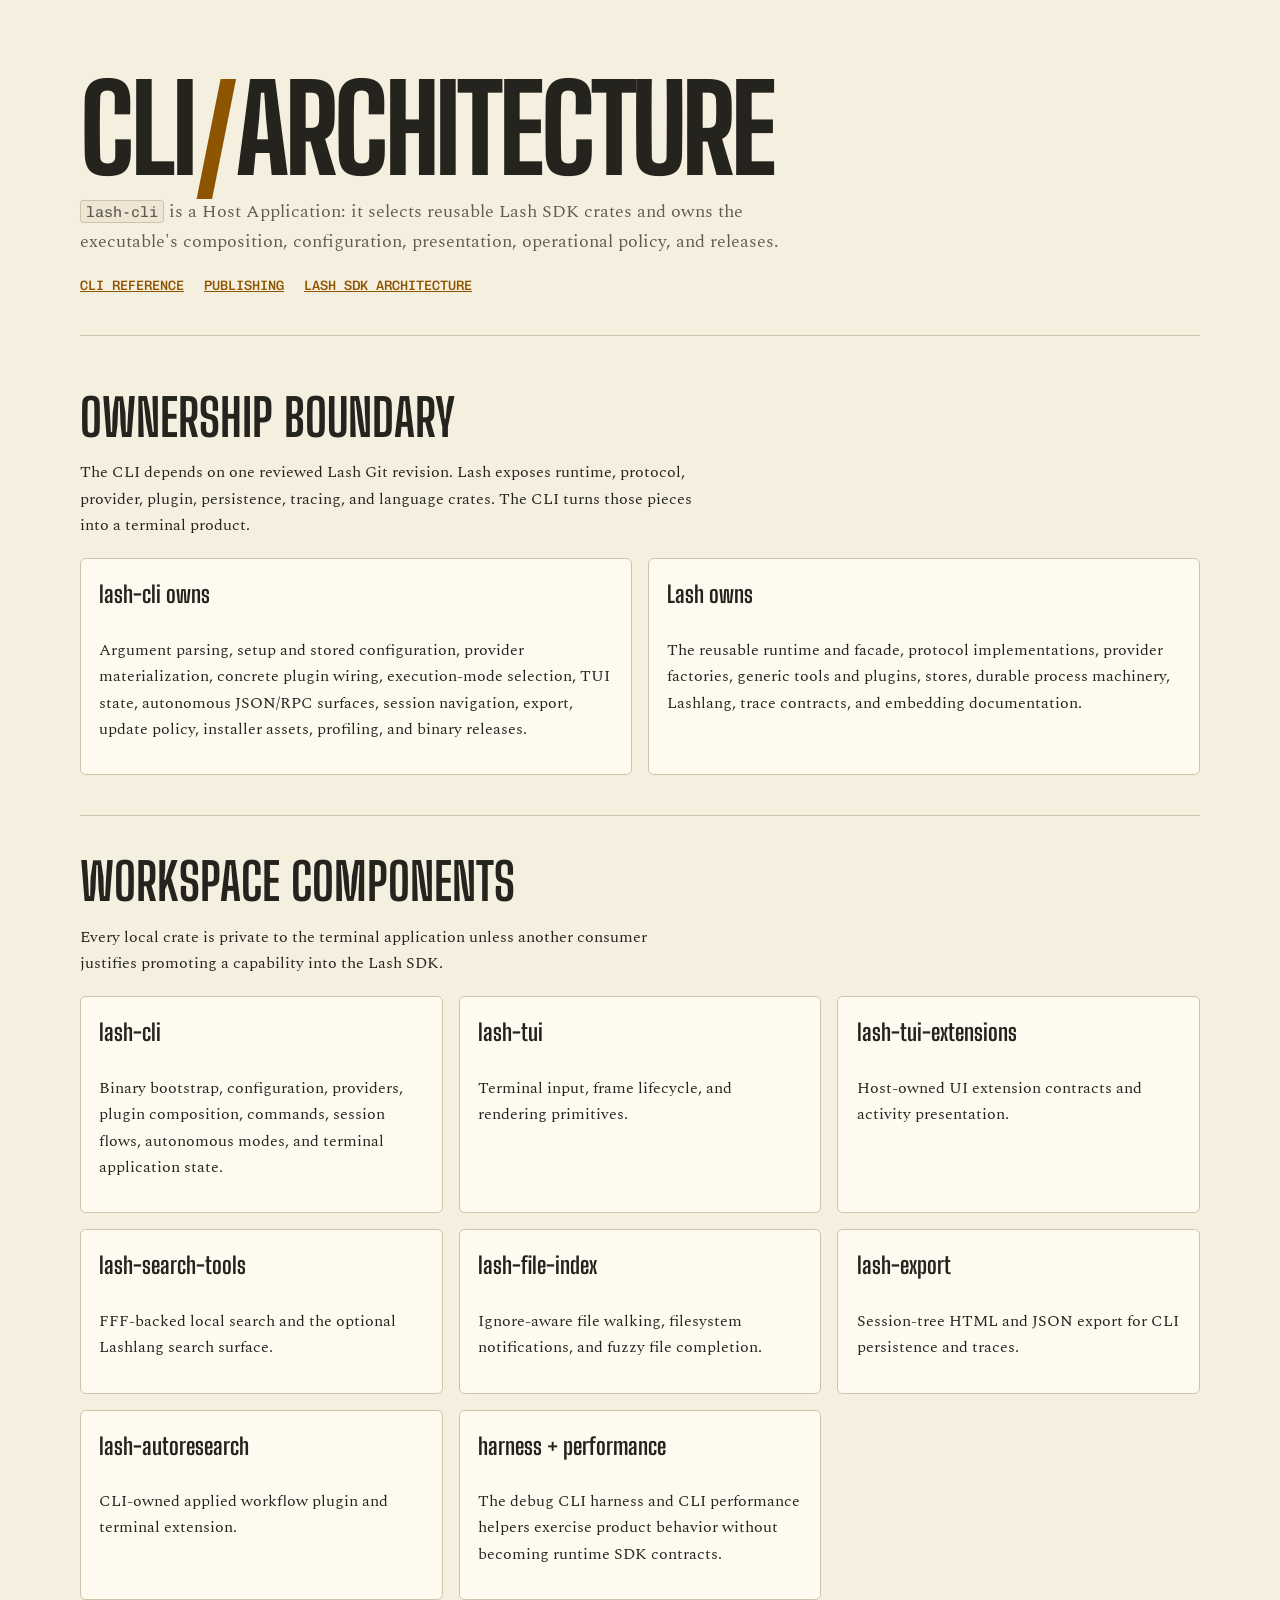
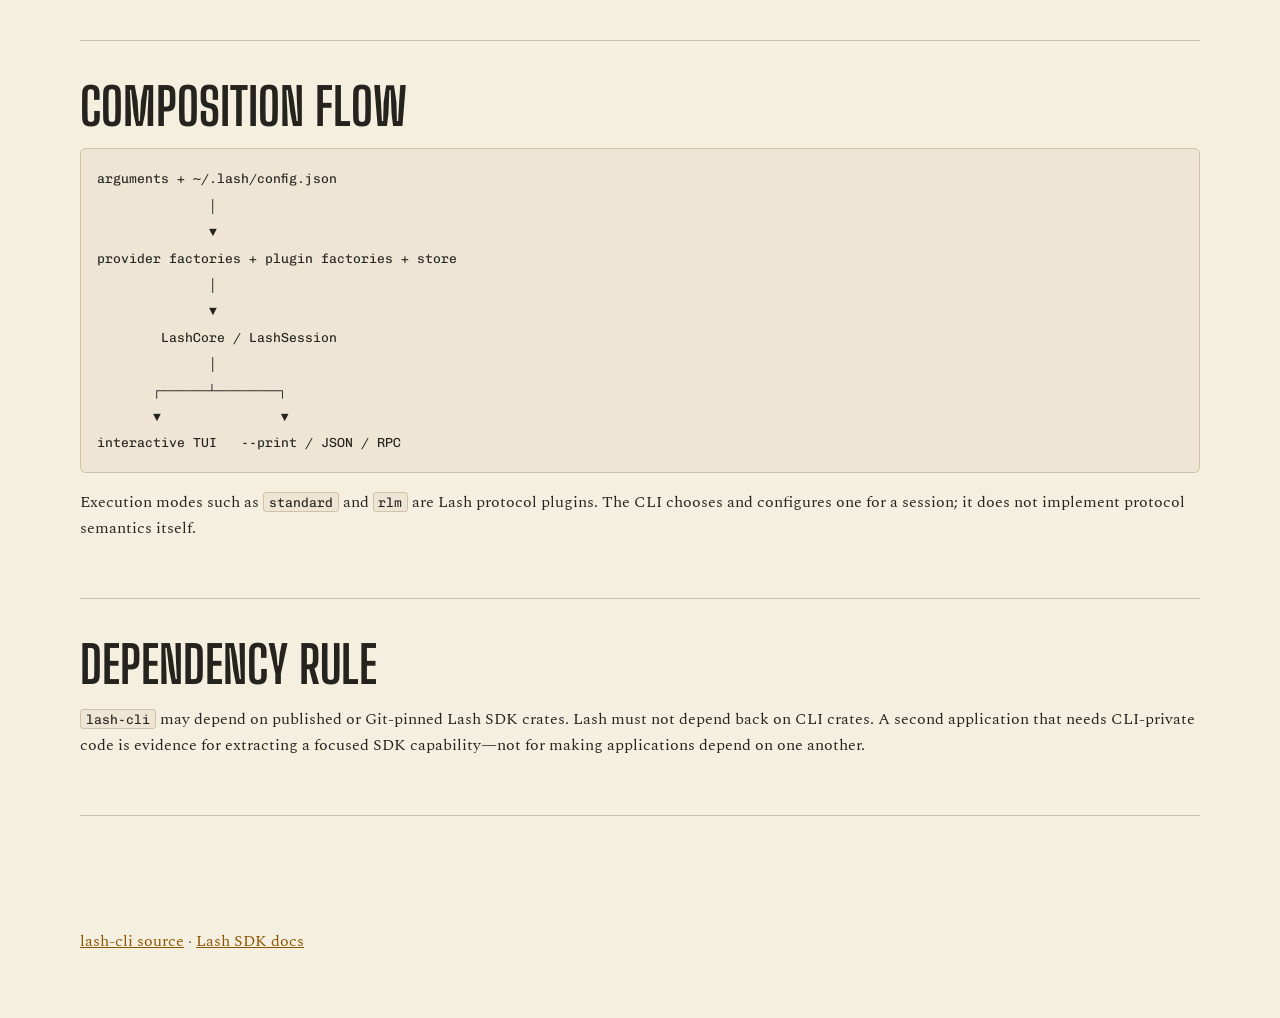
==== docs/architecture.html @ d53de7b2 "Make lash-cli own its product documentation Move the CLI and exporter references into an independent" ====
<!DOCTYPE html>
<html lang="en">
<head>
<meta charset="UTF-8">
<meta name="viewport" content="width=device-width, initial-scale=1.0">
<meta name="color-scheme" content="dark light">
<title>lash CLI architecture</title>
<link rel="preconnect" href="https://fonts.googleapis.com">
<link rel="preconnect" href="https://fonts.gstatic.com" crossorigin>
<link rel="stylesheet" href="https://fonts.googleapis.com/css2?family=Big+Shoulders+Display:wght@500;600;700;800&family=Chivo+Mono:wght@400;500&family=Spectral:wght@400;500;600;ital,400&display=swap">
<link rel="stylesheet" href="./styles.css">
</head>
<body class="docs-page">
  <a class="skip-link" href="#content">skip to content</a>
  <section class="opener">
    <h1 class="opener__title">cli<span class="slash">/</span>architecture</h1>
    <p class="opener__lede"><code>lash-cli</code> is a Host Application: it selects reusable Lash SDK crates and owns the executable's composition, configuration, presentation, operational policy, and releases.</p>
    <nav class="doc-links" aria-label="CLI documentation">
      <a href="./">CLI reference</a>
      <a href="./publishing.html">Publishing</a>
      <a href="https://lash.run/architecture/overview.html">Lash SDK architecture</a>
    </nav>
  </section>
  <main class="body" id="content">
    <section class="section">
      <div class="section-header">
        <h2>Ownership boundary</h2>
        <p>The CLI depends on one reviewed Lash Git revision. Lash exposes runtime, protocol, provider, plugin, persistence, tracing, and language crates. The CLI turns those pieces into a terminal product.</p>
      </div>
      <div class="two-col">
        <article class="panel"><h3>lash-cli owns</h3><p>Argument parsing, setup and stored configuration, provider materialization, concrete plugin wiring, execution-mode selection, TUI state, autonomous JSON/RPC surfaces, session navigation, export, update policy, installer assets, profiling, and binary releases.</p></article>
        <article class="panel"><h3>Lash owns</h3><p>The reusable runtime and facade, protocol implementations, provider factories, generic tools and plugins, stores, durable process machinery, Lashlang, trace contracts, and embedding documentation.</p></article>
      </div>
    </section>
    <section class="section">
      <div class="section-header"><h2>Workspace components</h2><p>Every local crate is private to the terminal application unless another consumer justifies promoting a capability into the Lash SDK.</p></div>
      <div class="def-list-grid">
        <article class="panel"><h3>lash-cli</h3><p>Binary bootstrap, configuration, providers, plugin composition, commands, session flows, autonomous modes, and terminal application state.</p></article>
        <article class="panel"><h3>lash-tui</h3><p>Terminal input, frame lifecycle, and rendering primitives.</p></article>
        <article class="panel"><h3>lash-tui-extensions</h3><p>Host-owned UI extension contracts and activity presentation.</p></article>
        <article class="panel"><h3>lash-search-tools</h3><p>FFF-backed local search and the optional Lashlang search surface.</p></article>
        <article class="panel"><h3>lash-file-index</h3><p>Ignore-aware file walking, filesystem notifications, and fuzzy file completion.</p></article>
        <article class="panel"><h3>lash-export</h3><p>Session-tree HTML and JSON export for CLI persistence and traces.</p></article>
        <article class="panel"><h3>lash-autoresearch</h3><p>CLI-owned applied workflow plugin and terminal extension.</p></article>
        <article class="panel"><h3>harness + performance</h3><p>The debug CLI harness and CLI performance helpers exercise product behavior without becoming runtime SDK contracts.</p></article>
      </div>
    </section>
    <section class="section">
      <div class="section-header"><h2>Composition flow</h2></div>
      <pre><code>arguments + ~/.lash/config.json
              │
              ▼
provider factories + plugin factories + store
              │
              ▼
        LashCore / LashSession
              │
       ┌──────┴────────┐
       ▼               ▼
interactive TUI   --print / JSON / RPC</code></pre>
      <p>Execution modes such as <code>standard</code> and <code>rlm</code> are Lash protocol plugins. The CLI chooses and configures one for a session; it does not implement protocol semantics itself.</p>
    </section>
    <section class="section">
      <div class="section-header"><h2>Dependency rule</h2></div>
      <p><code>lash-cli</code> may depend on published or Git-pinned Lash SDK crates. Lash must not depend back on CLI crates. A second application that needs CLI-private code is evidence for extracting a focused SDK capability—not for making applications depend on one another.</p>
    </section>
  </main>
  <footer><a href="https://github.com/SamGalanakis/lash-cli">lash-cli source</a> · <a href="https://lash.run/">Lash SDK docs</a></footer>
</body>
</html>
---- docs/styles.css ----
:root {
  color-scheme: dark light;
  --bg: #141412;
  --panel: #1e1e1a;
  --panel-2: #27271f;
  --text: #f3ead8;
  --muted: #b7ad99;
  --line: #474333;
  --accent: #e9b44c;
  --code: #0d0d0c;
  --bg-elev: var(--panel);
  --bg-faint: var(--panel-2);
  --ink: var(--text);
  --ink-mid: var(--muted);
  --ink-dim: var(--muted);
  --ink-faint: var(--muted);
  --rule: var(--line);
  --rule-strong: var(--line);
  --font-display: "Big Shoulders Display", sans-serif;
  --font-body: Spectral, Georgia, serif;
  --font-mono: "Chivo Mono", monospace;
  --page-max: 1120px;
  font-family: Spectral, Georgia, serif;
}

* { box-sizing: border-box; }
html { scroll-behavior: smooth; }
body { margin: 0; background: var(--bg); color: var(--text); line-height: 1.65; }
a { color: var(--accent); }
.skip-link { position: absolute; left: -9999px; }
.skip-link:focus { left: 1rem; top: 1rem; z-index: 2; }
.opener, .body, footer { width: min(1120px, calc(100% - 2rem)); margin-inline: auto; }
.opener { padding: 5rem 0 2.5rem; border-bottom: 1px solid var(--line); }
.opener__title { margin: 0; font: 800 clamp(3.4rem, 10vw, 7.5rem)/.82 "Big Shoulders Display", sans-serif; letter-spacing: -.035em; text-transform: uppercase; }
.slash { color: var(--accent); }
.opener__lede { max-width: 78ch; color: var(--muted); font-size: 1.15rem; }
.doc-links { display: flex; flex-wrap: wrap; gap: .75rem 1.25rem; font: 500 .85rem/1.4 "Chivo Mono", monospace; text-transform: uppercase; }
.body { padding: 1rem 0 5rem; }
.section { padding: 2.5rem 0; border-bottom: 1px solid var(--line); }
.section-header { max-width: 78ch; }
h2 { margin: 0 0 .5rem; font: 700 clamp(2rem, 5vw, 3.2rem)/1 "Big Shoulders Display", sans-serif; text-transform: uppercase; }
h3 { font-family: "Big Shoulders Display", sans-serif; font-size: 1.45rem; }
.two-col, .def-list-grid { display: grid; grid-template-columns: repeat(auto-fit, minmax(min(100%, 300px), 1fr)); gap: 1rem; margin-top: 1.25rem; }
.panel { padding: 1rem 1.15rem; background: var(--panel); border: 1px solid var(--line); border-radius: .35rem; }
.panel h3:first-child { margin-top: 0; }
.table { overflow-x: auto; border: 1px solid var(--line); border-radius: .35rem; }
table { width: 100%; border-collapse: collapse; font-size: .95rem; }
th, td { padding: .7rem .8rem; border-bottom: 1px solid var(--line); text-align: left; vertical-align: top; }
th { background: var(--panel-2); font: 500 .75rem/1.3 "Chivo Mono", monospace; text-transform: uppercase; }
code, kbd, pre { font-family: "Chivo Mono", ui-monospace, monospace; }
code, kbd { padding: .1rem .3rem; background: var(--code); border: 1px solid var(--line); border-radius: .2rem; font-size: .82em; }
pre { overflow-x: auto; padding: 1rem; background: var(--code); border: 1px solid var(--line); border-radius: .35rem; }
pre code { padding: 0; border: 0; background: none; }
.def-list dt { margin-top: .75rem; font-weight: 600; }
.def-list dd { margin-left: 0; color: var(--muted); }
.micro-label { font: 500 .72rem/1.3 "Chivo Mono", monospace; color: var(--muted); text-transform: uppercase; }
footer { padding: 2rem 0 4rem; color: var(--muted); }

@media (prefers-color-scheme: light) {
  :root { --bg: #f5efe0; --panel: #fffaf0; --panel-2: #ebe1cc; --text: #25231e; --muted: #615b4f; --line: #cfc2a8; --accent: #8d5500; --code: #eee5d4; }
}
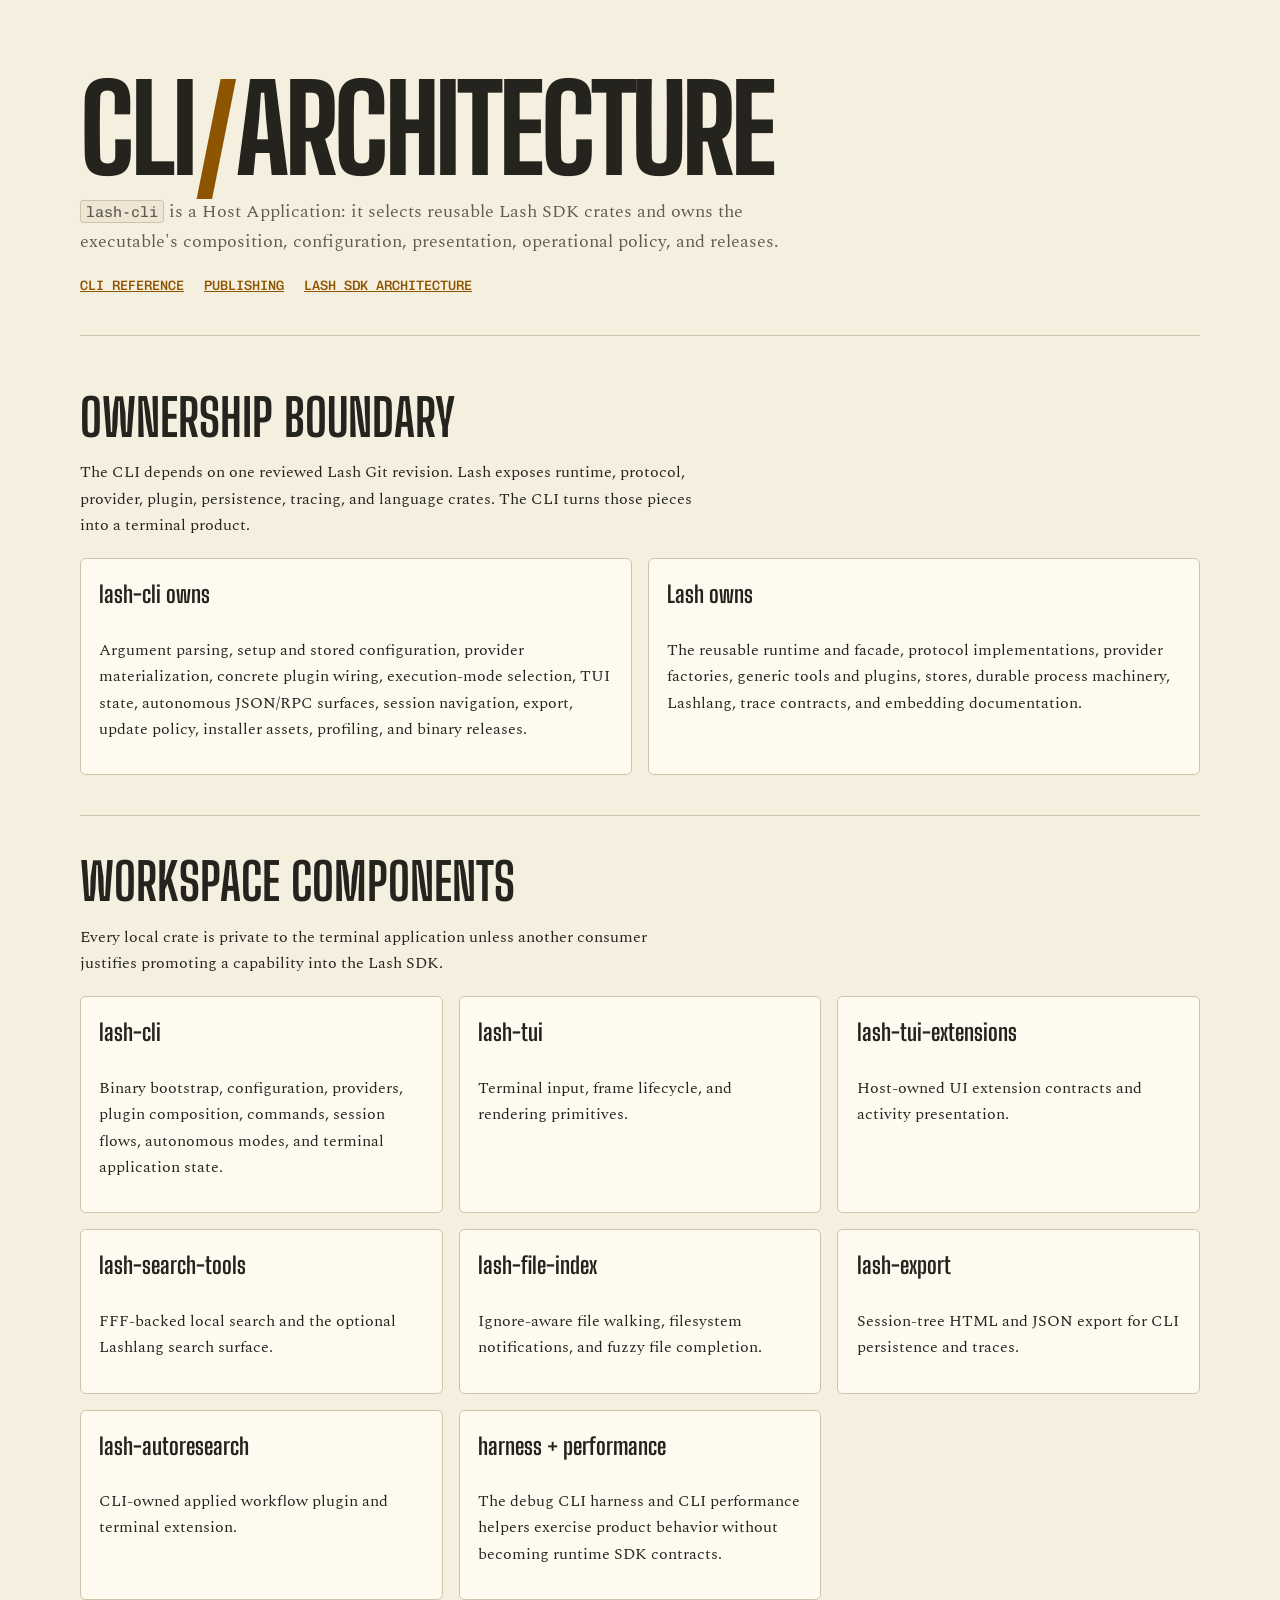
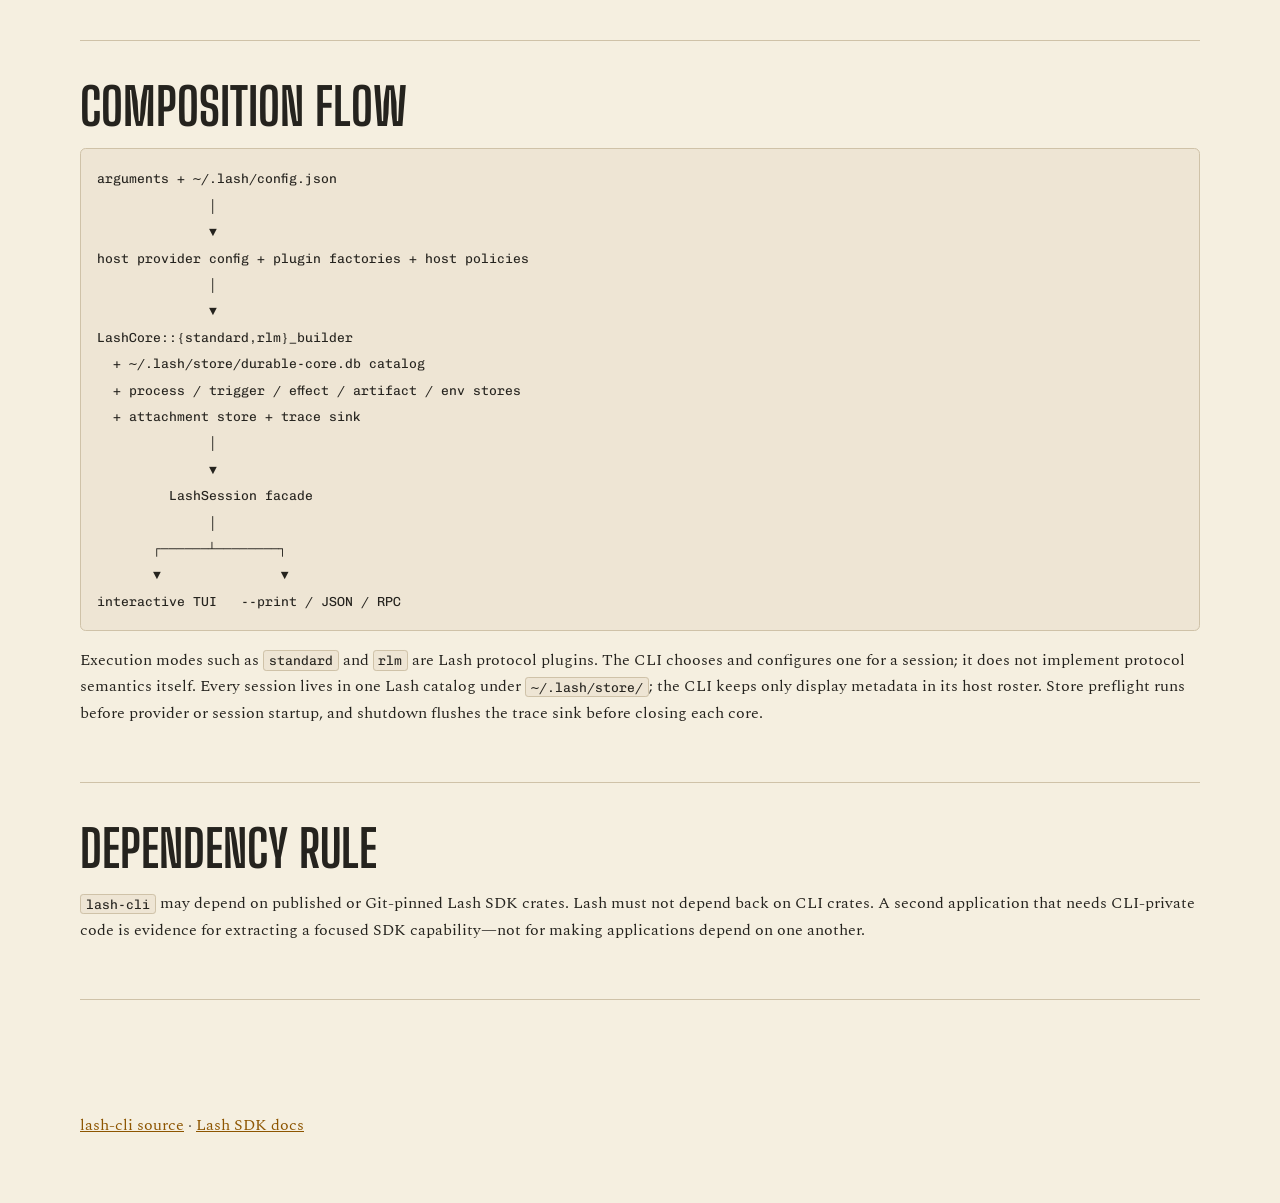
==== commit fab9c412: "Document and verify the facade cutover Keep the operator, end-to-end harness, and user documentation" ====
--- a/docs/architecture.html
+++ b/docs/architecture.html
@@ -50,15 +50,21 @@
       <pre><code>arguments + ~/.lash/config.json
               │
               ▼
-provider factories + plugin factories + store
+host provider config + plugin factories + host policies
               │
               ▼
-        LashCore / LashSession
+LashCore::{standard,rlm}_builder
+  + ~/.lash/store/durable-core.db catalog
+  + process / trigger / effect / artifact / env stores
+  + attachment store + trace sink
+              │
+              ▼
+         LashSession facade
               │
        ┌──────┴────────┐
        ▼               ▼
 interactive TUI   --print / JSON / RPC</code></pre>
-      <p>Execution modes such as <code>standard</code> and <code>rlm</code> are Lash protocol plugins. The CLI chooses and configures one for a session; it does not implement protocol semantics itself.</p>
+      <p>Execution modes such as <code>standard</code> and <code>rlm</code> are Lash protocol plugins. The CLI chooses and configures one for a session; it does not implement protocol semantics itself. Every session lives in one Lash catalog under <code>~/.lash/store/</code>; the CLI keeps only display metadata in its host roster. Store preflight runs before provider or session startup, and shutdown flushes the trace sink before closing each core.</p>
     </section>
     <section class="section">
       <div class="section-header"><h2>Dependency rule</h2></div>
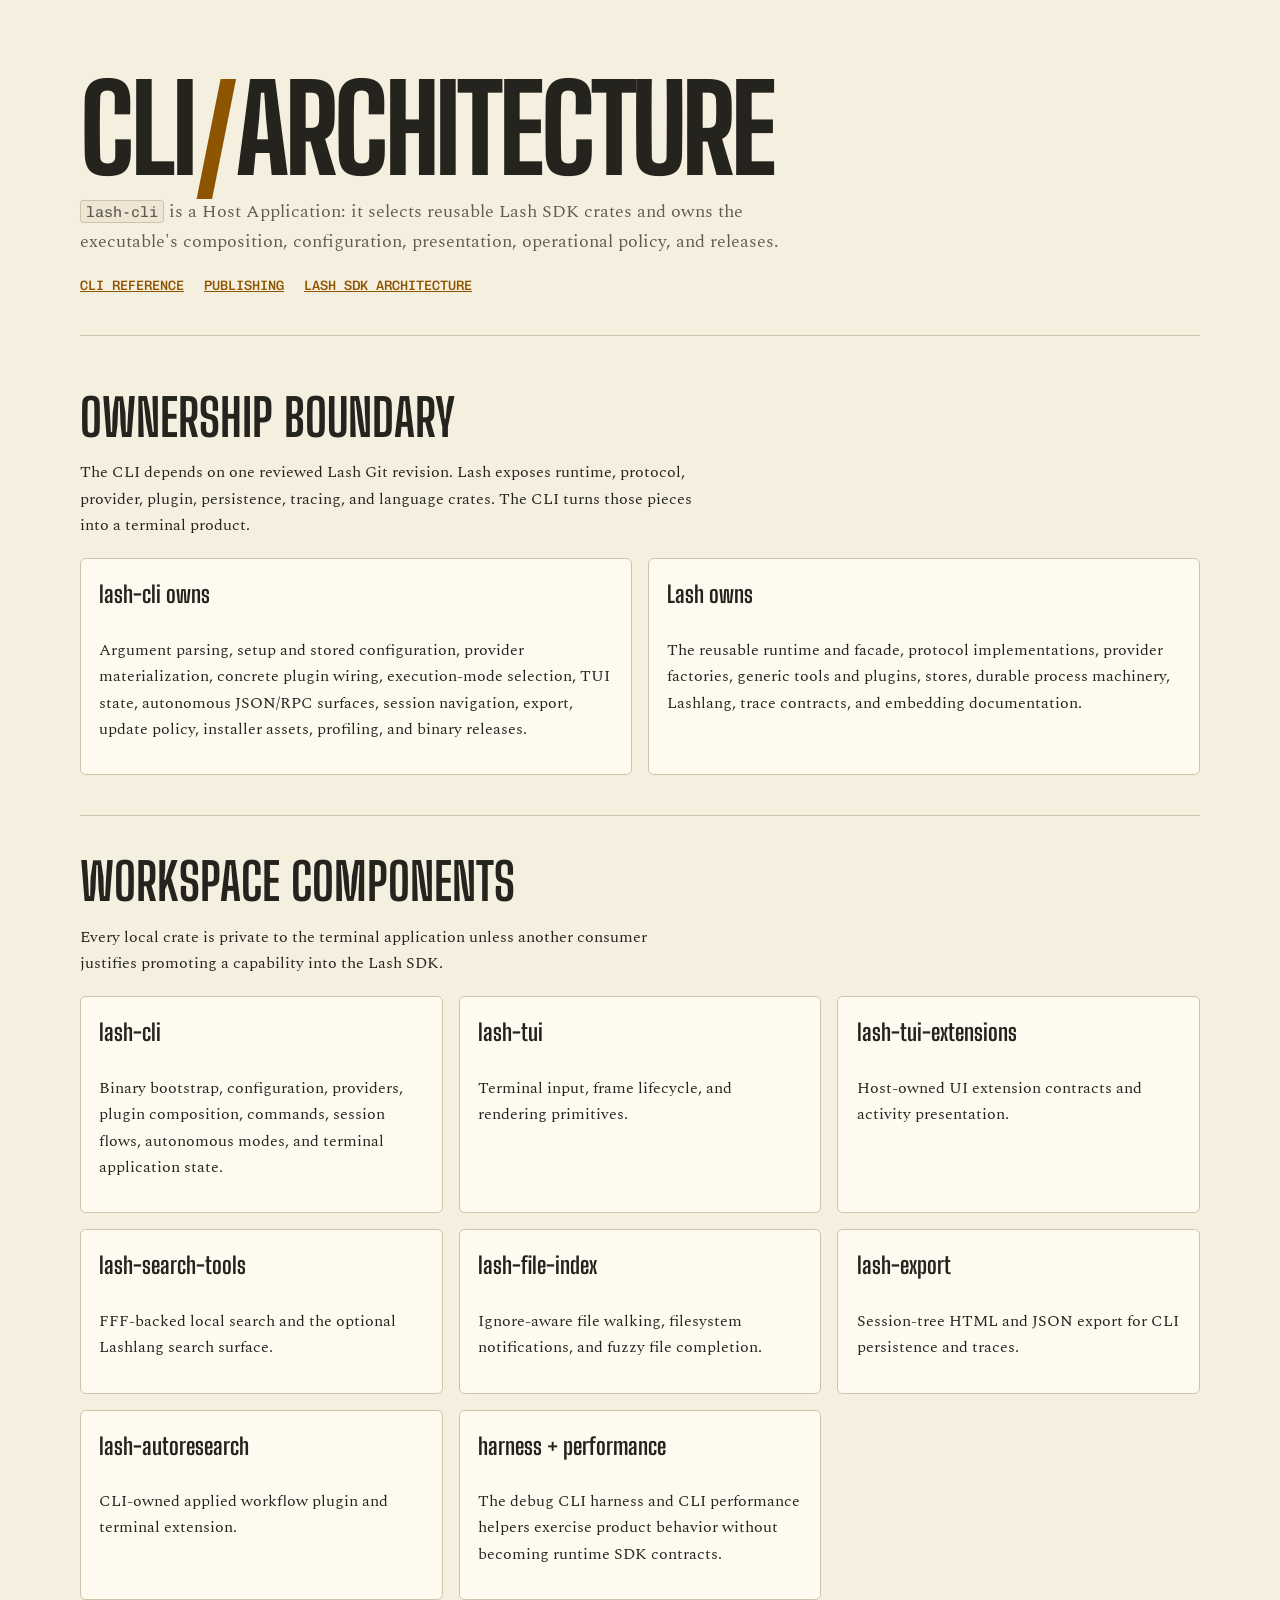
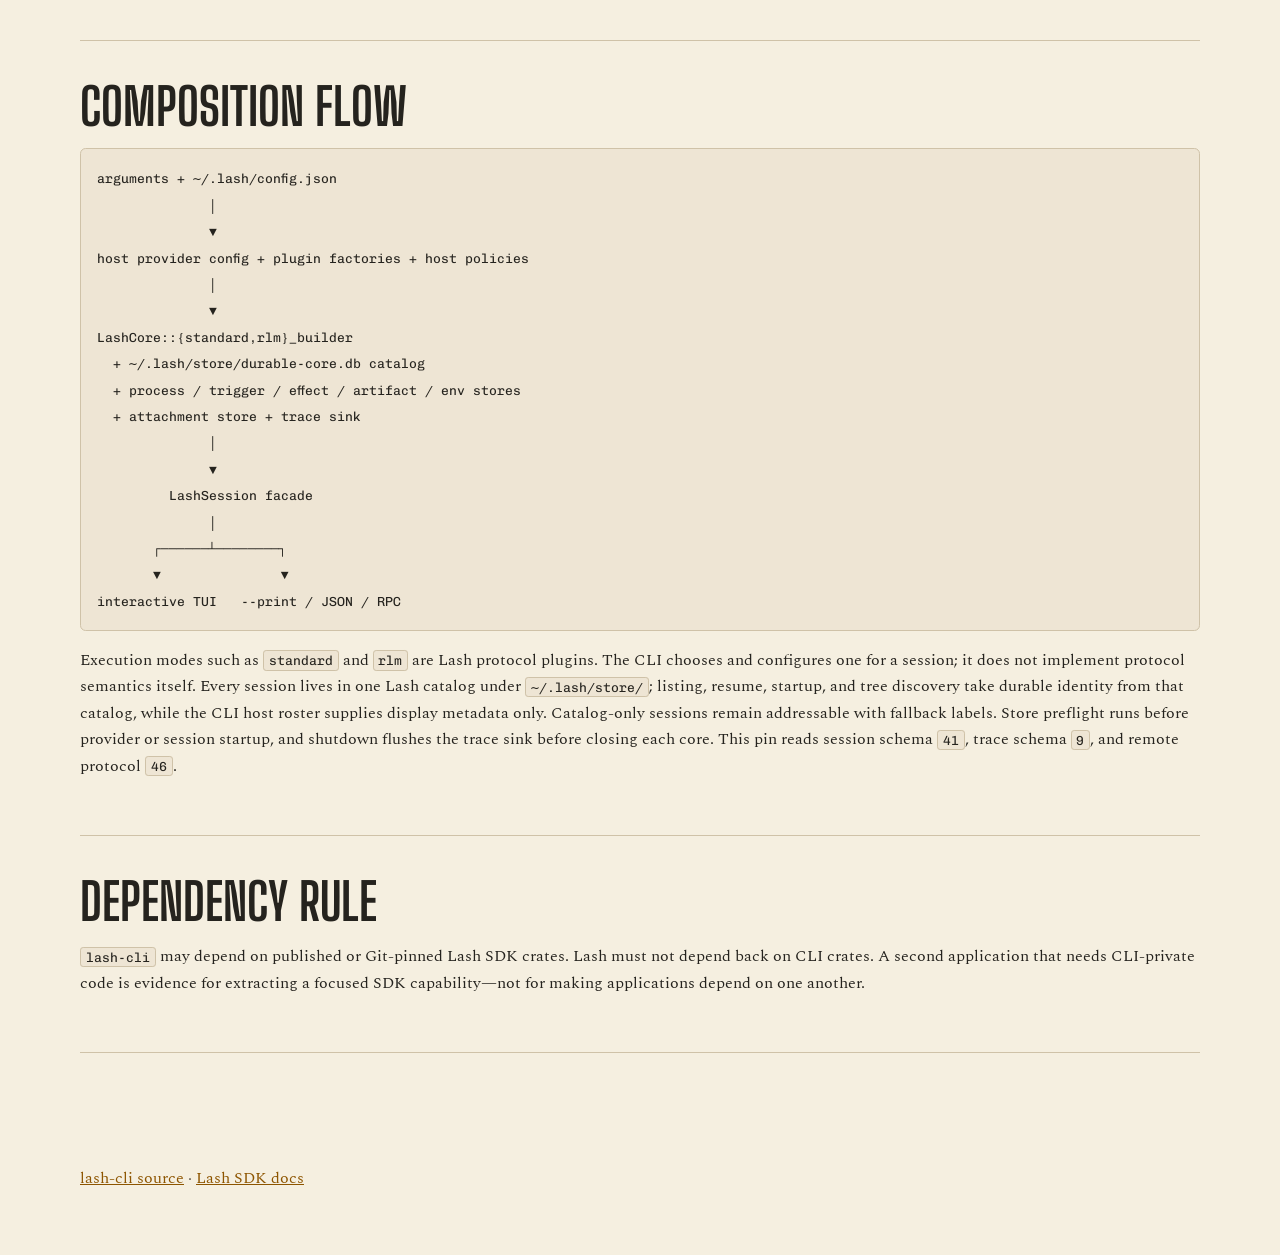
==== commit 5e4b2972: "Document the unified Lash durability model Align operator guidance, format diagnostics, export notes" ====
--- a/docs/architecture.html
+++ b/docs/architecture.html
@@ -64,7 +64,7 @@
        ┌──────┴────────┐
        ▼               ▼
 interactive TUI   --print / JSON / RPC</code></pre>
-      <p>Execution modes such as <code>standard</code> and <code>rlm</code> are Lash protocol plugins. The CLI chooses and configures one for a session; it does not implement protocol semantics itself. Every session lives in one Lash catalog under <code>~/.lash/store/</code>; the CLI keeps only display metadata in its host roster. Store preflight runs before provider or session startup, and shutdown flushes the trace sink before closing each core.</p>
+      <p>Execution modes such as <code>standard</code> and <code>rlm</code> are Lash protocol plugins. The CLI chooses and configures one for a session; it does not implement protocol semantics itself. Every session lives in one Lash catalog under <code>~/.lash/store/</code>; listing, resume, startup, and tree discovery take durable identity from that catalog, while the CLI host roster supplies display metadata only. Catalog-only sessions remain addressable with fallback labels. Store preflight runs before provider or session startup, and shutdown flushes the trace sink before closing each core. This pin reads session schema <code>41</code>, trace schema <code>9</code>, and remote protocol <code>46</code>.</p>
     </section>
     <section class="section">
       <div class="section-header"><h2>Dependency rule</h2></div>
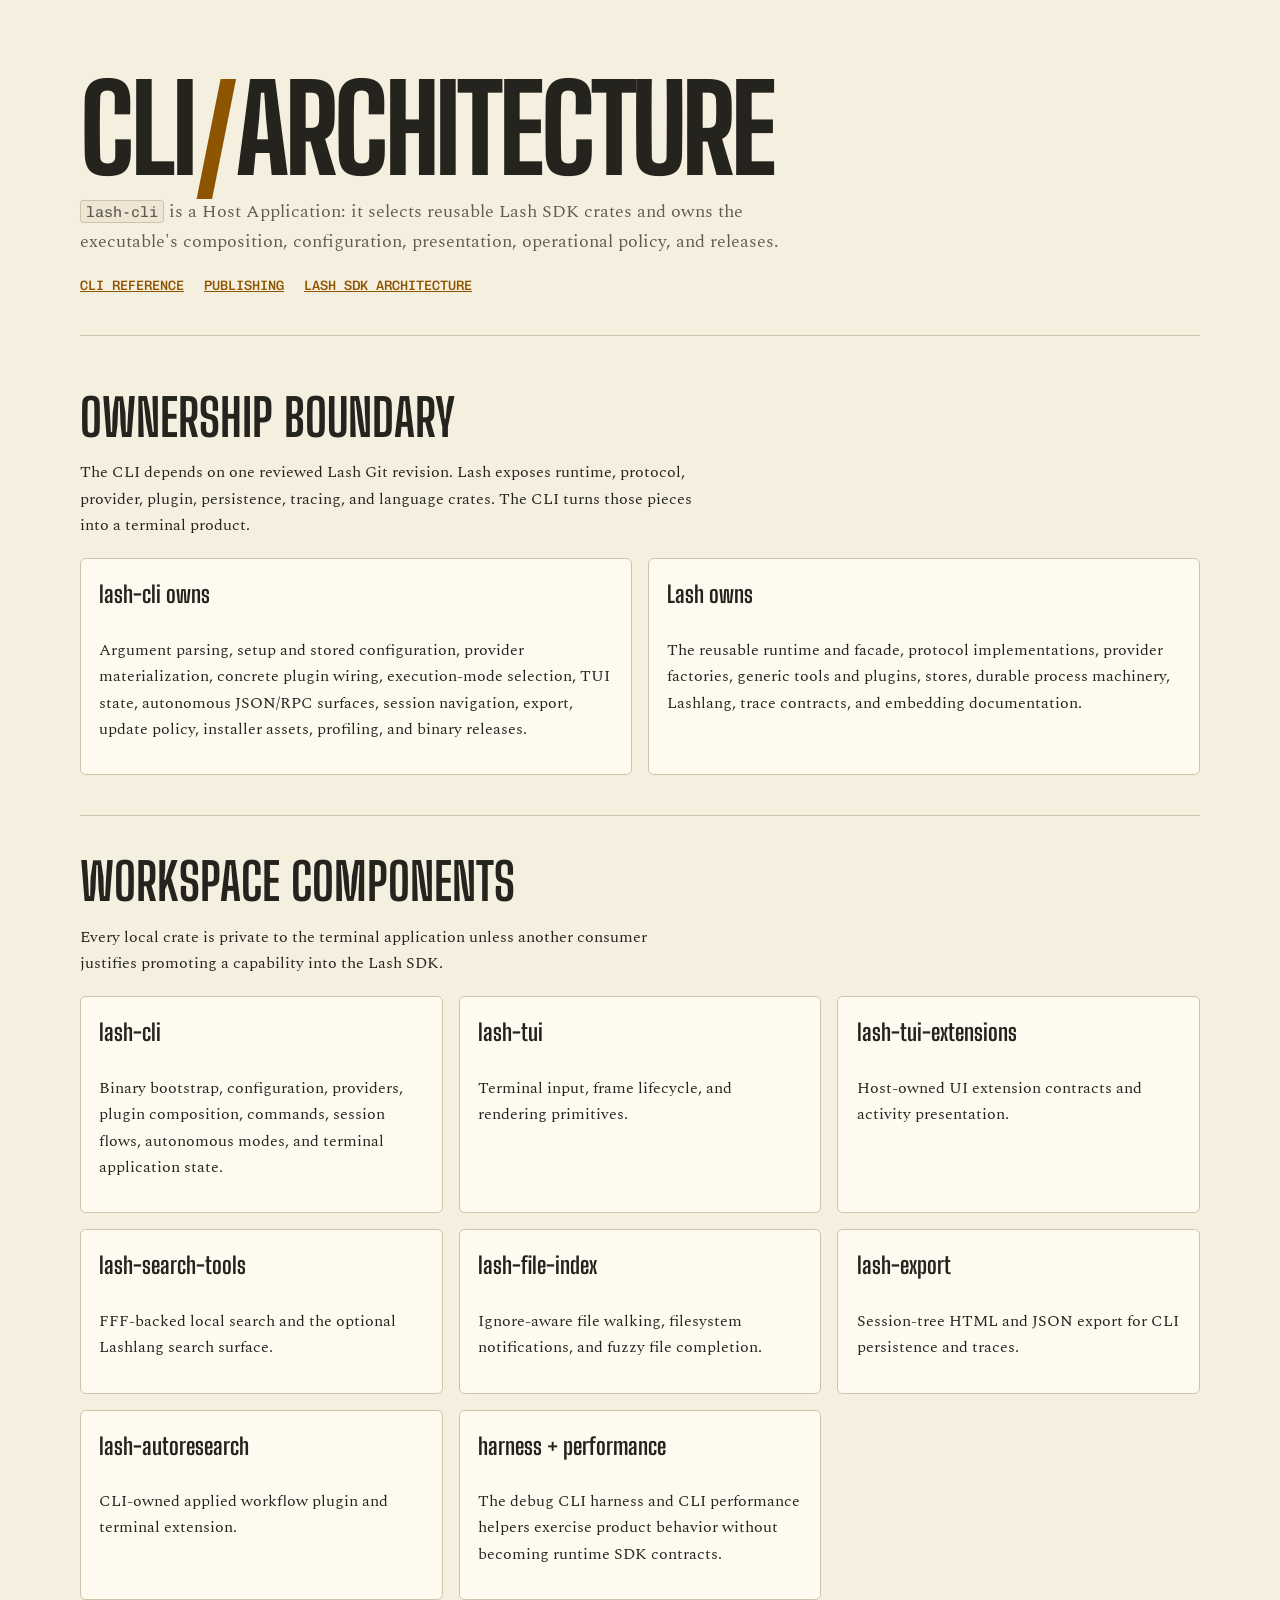
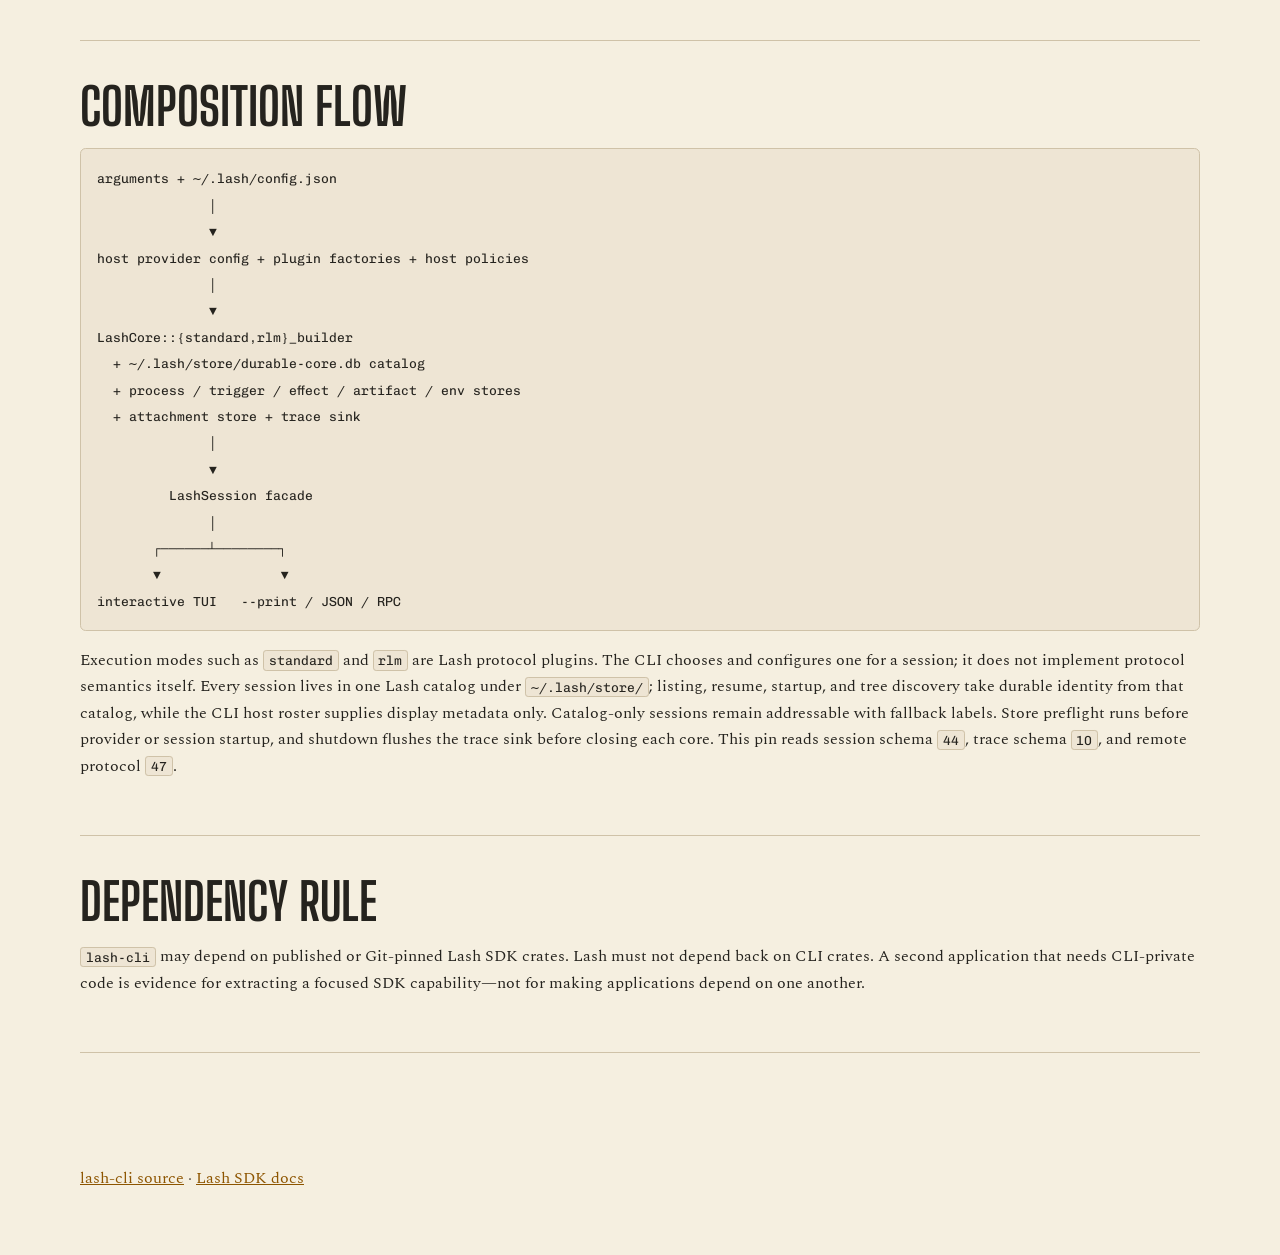
==== commit fccd811f: "Update Lash pin to main 8dac97fa5 and adopt landed fixes Re-pin all Lash git dependencies from 372a9" ====
--- a/docs/architecture.html
+++ b/docs/architecture.html
@@ -64,7 +64,7 @@
        ┌──────┴────────┐
        ▼               ▼
 interactive TUI   --print / JSON / RPC</code></pre>
-      <p>Execution modes such as <code>standard</code> and <code>rlm</code> are Lash protocol plugins. The CLI chooses and configures one for a session; it does not implement protocol semantics itself. Every session lives in one Lash catalog under <code>~/.lash/store/</code>; listing, resume, startup, and tree discovery take durable identity from that catalog, while the CLI host roster supplies display metadata only. Catalog-only sessions remain addressable with fallback labels. Store preflight runs before provider or session startup, and shutdown flushes the trace sink before closing each core. This pin reads session schema <code>41</code>, trace schema <code>9</code>, and remote protocol <code>46</code>.</p>
+      <p>Execution modes such as <code>standard</code> and <code>rlm</code> are Lash protocol plugins. The CLI chooses and configures one for a session; it does not implement protocol semantics itself. Every session lives in one Lash catalog under <code>~/.lash/store/</code>; listing, resume, startup, and tree discovery take durable identity from that catalog, while the CLI host roster supplies display metadata only. Catalog-only sessions remain addressable with fallback labels. Store preflight runs before provider or session startup, and shutdown flushes the trace sink before closing each core. This pin reads session schema <code>44</code>, trace schema <code>10</code>, and remote protocol <code>47</code>.</p>
     </section>
     <section class="section">
       <div class="section-header"><h2>Dependency rule</h2></div>
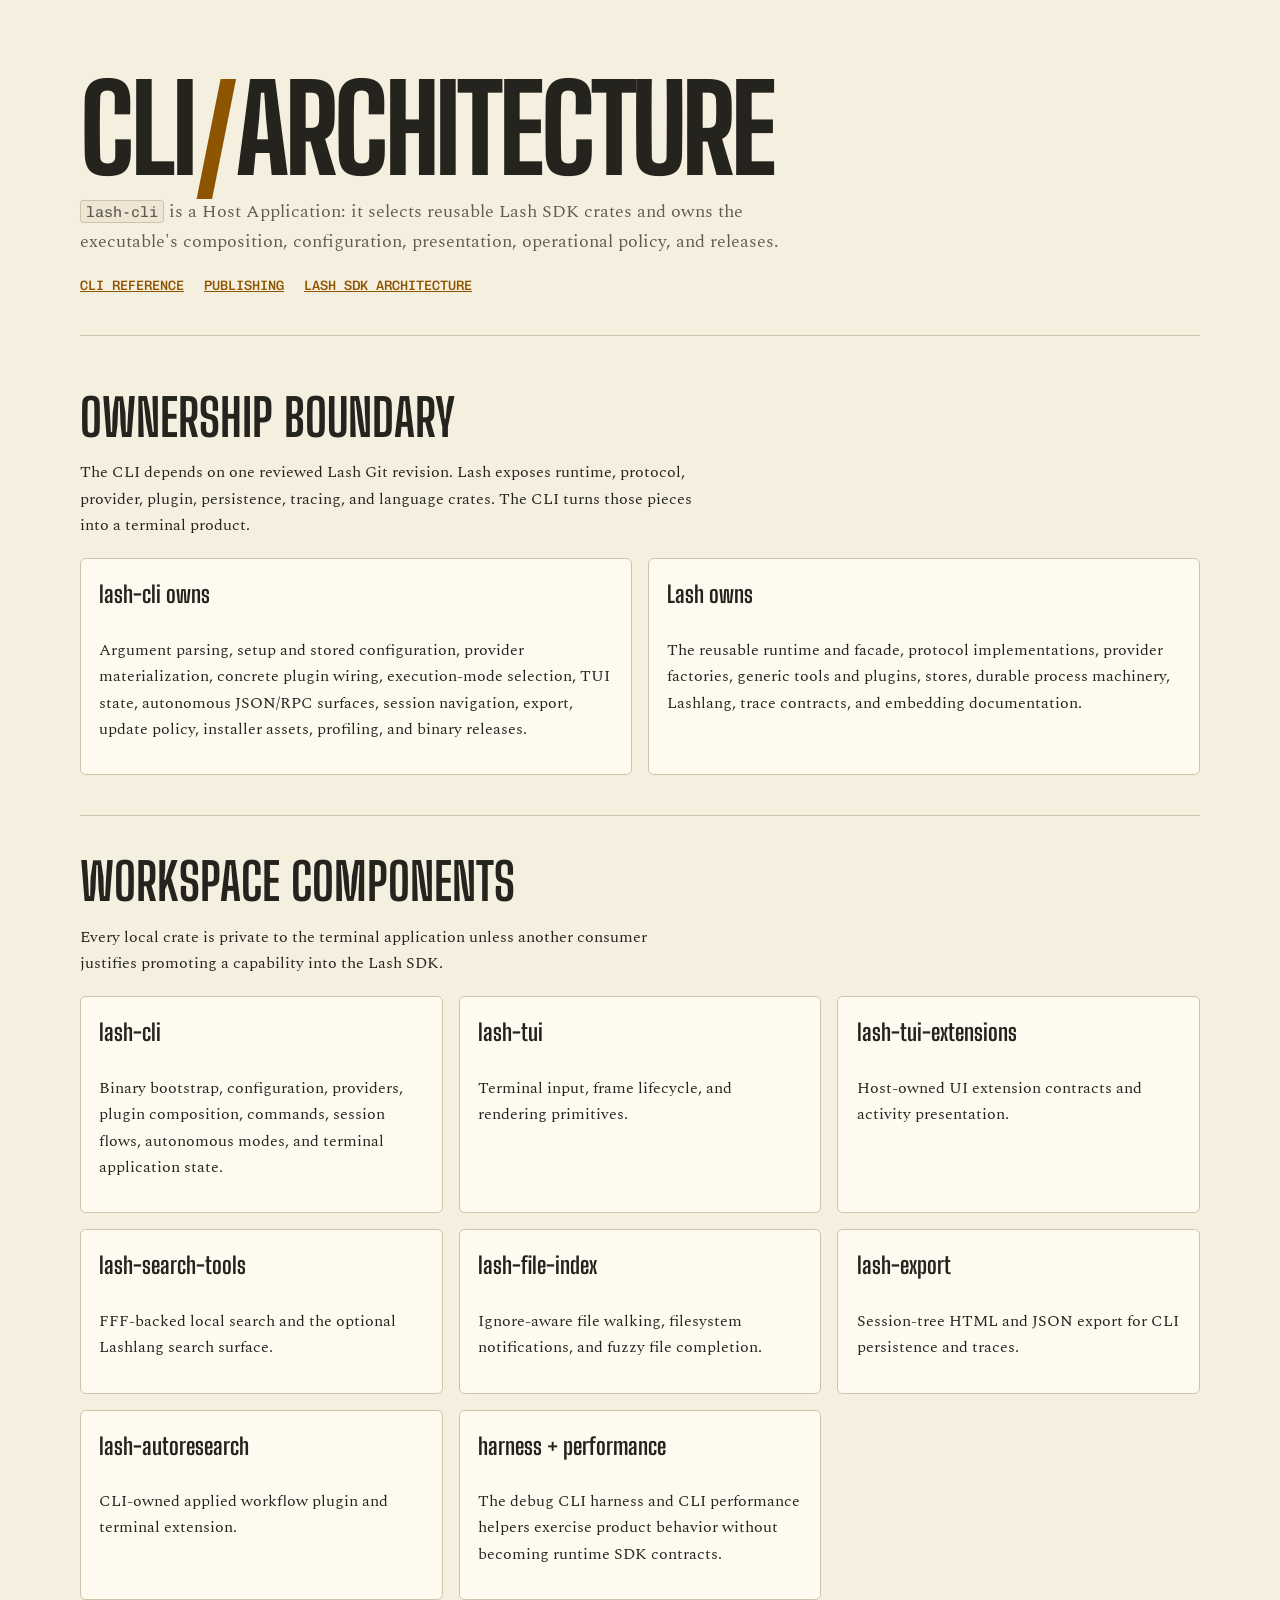
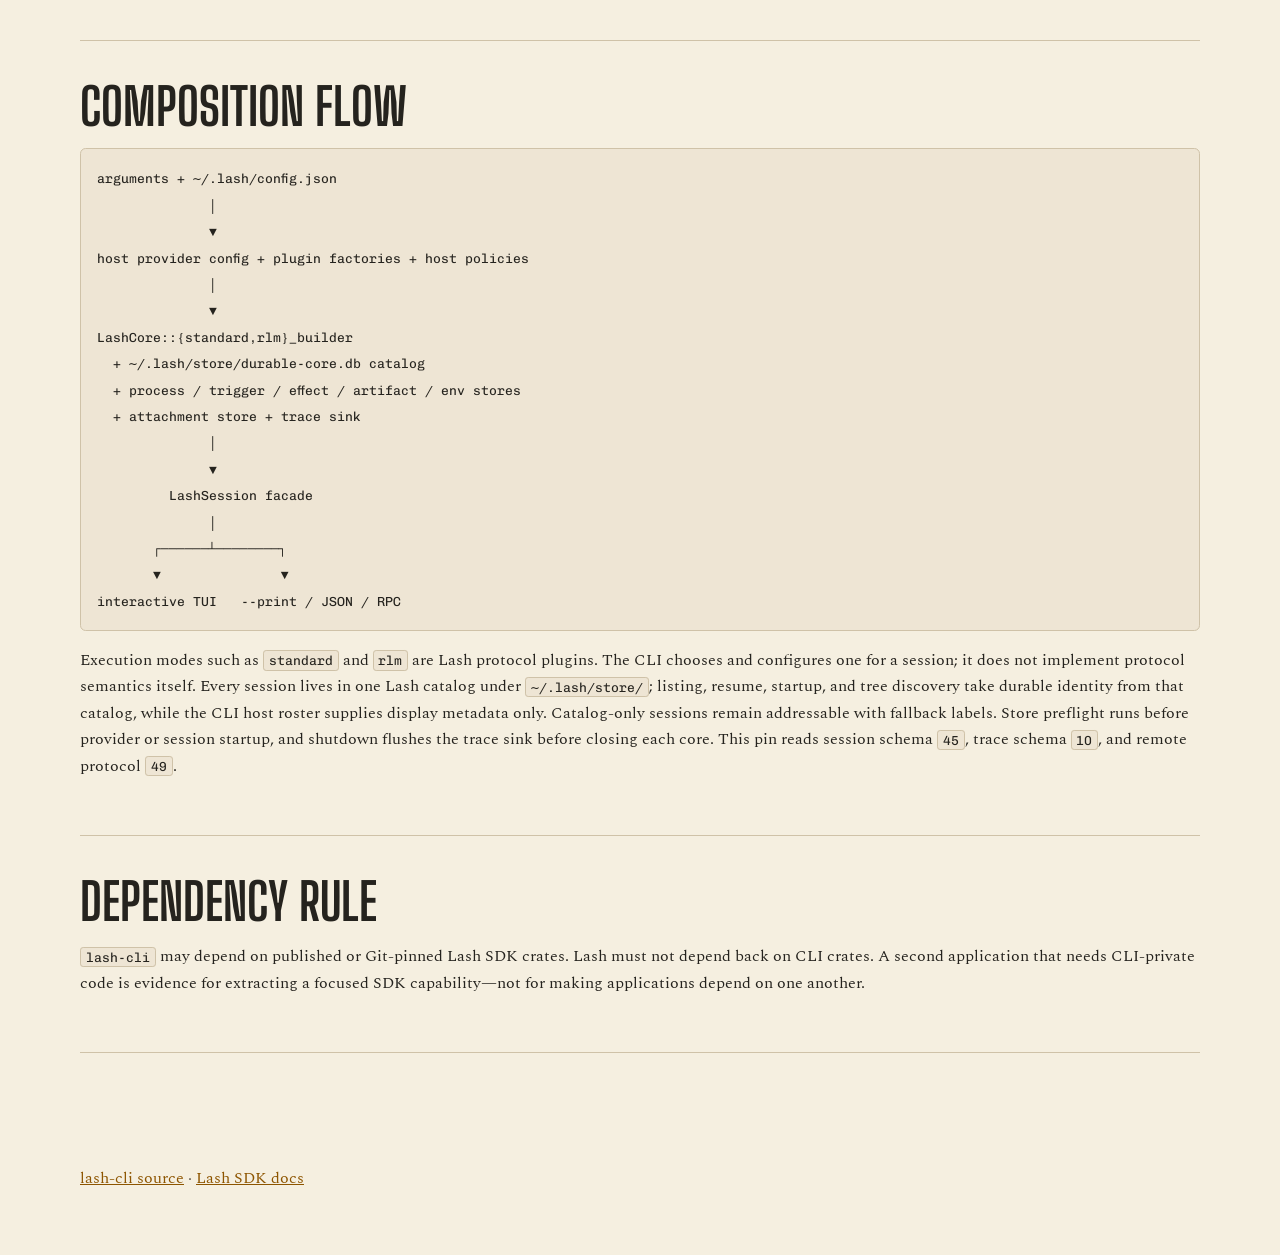
==== commit 4981bf95: "Update Lash pin to main 9debf5aab and adopt landed fixes Select queued-work ownership explicitly: in" ====
--- a/docs/architecture.html
+++ b/docs/architecture.html
@@ -64,7 +64,7 @@
        ┌──────┴────────┐
        ▼               ▼
 interactive TUI   --print / JSON / RPC</code></pre>
-      <p>Execution modes such as <code>standard</code> and <code>rlm</code> are Lash protocol plugins. The CLI chooses and configures one for a session; it does not implement protocol semantics itself. Every session lives in one Lash catalog under <code>~/.lash/store/</code>; listing, resume, startup, and tree discovery take durable identity from that catalog, while the CLI host roster supplies display metadata only. Catalog-only sessions remain addressable with fallback labels. Store preflight runs before provider or session startup, and shutdown flushes the trace sink before closing each core. This pin reads session schema <code>44</code>, trace schema <code>10</code>, and remote protocol <code>47</code>.</p>
+      <p>Execution modes such as <code>standard</code> and <code>rlm</code> are Lash protocol plugins. The CLI chooses and configures one for a session; it does not implement protocol semantics itself. Every session lives in one Lash catalog under <code>~/.lash/store/</code>; listing, resume, startup, and tree discovery take durable identity from that catalog, while the CLI host roster supplies display metadata only. Catalog-only sessions remain addressable with fallback labels. Store preflight runs before provider or session startup, and shutdown flushes the trace sink before closing each core. This pin reads session schema <code>45</code>, trace schema <code>10</code>, and remote protocol <code>49</code>.</p>
     </section>
     <section class="section">
       <div class="section-header"><h2>Dependency rule</h2></div>
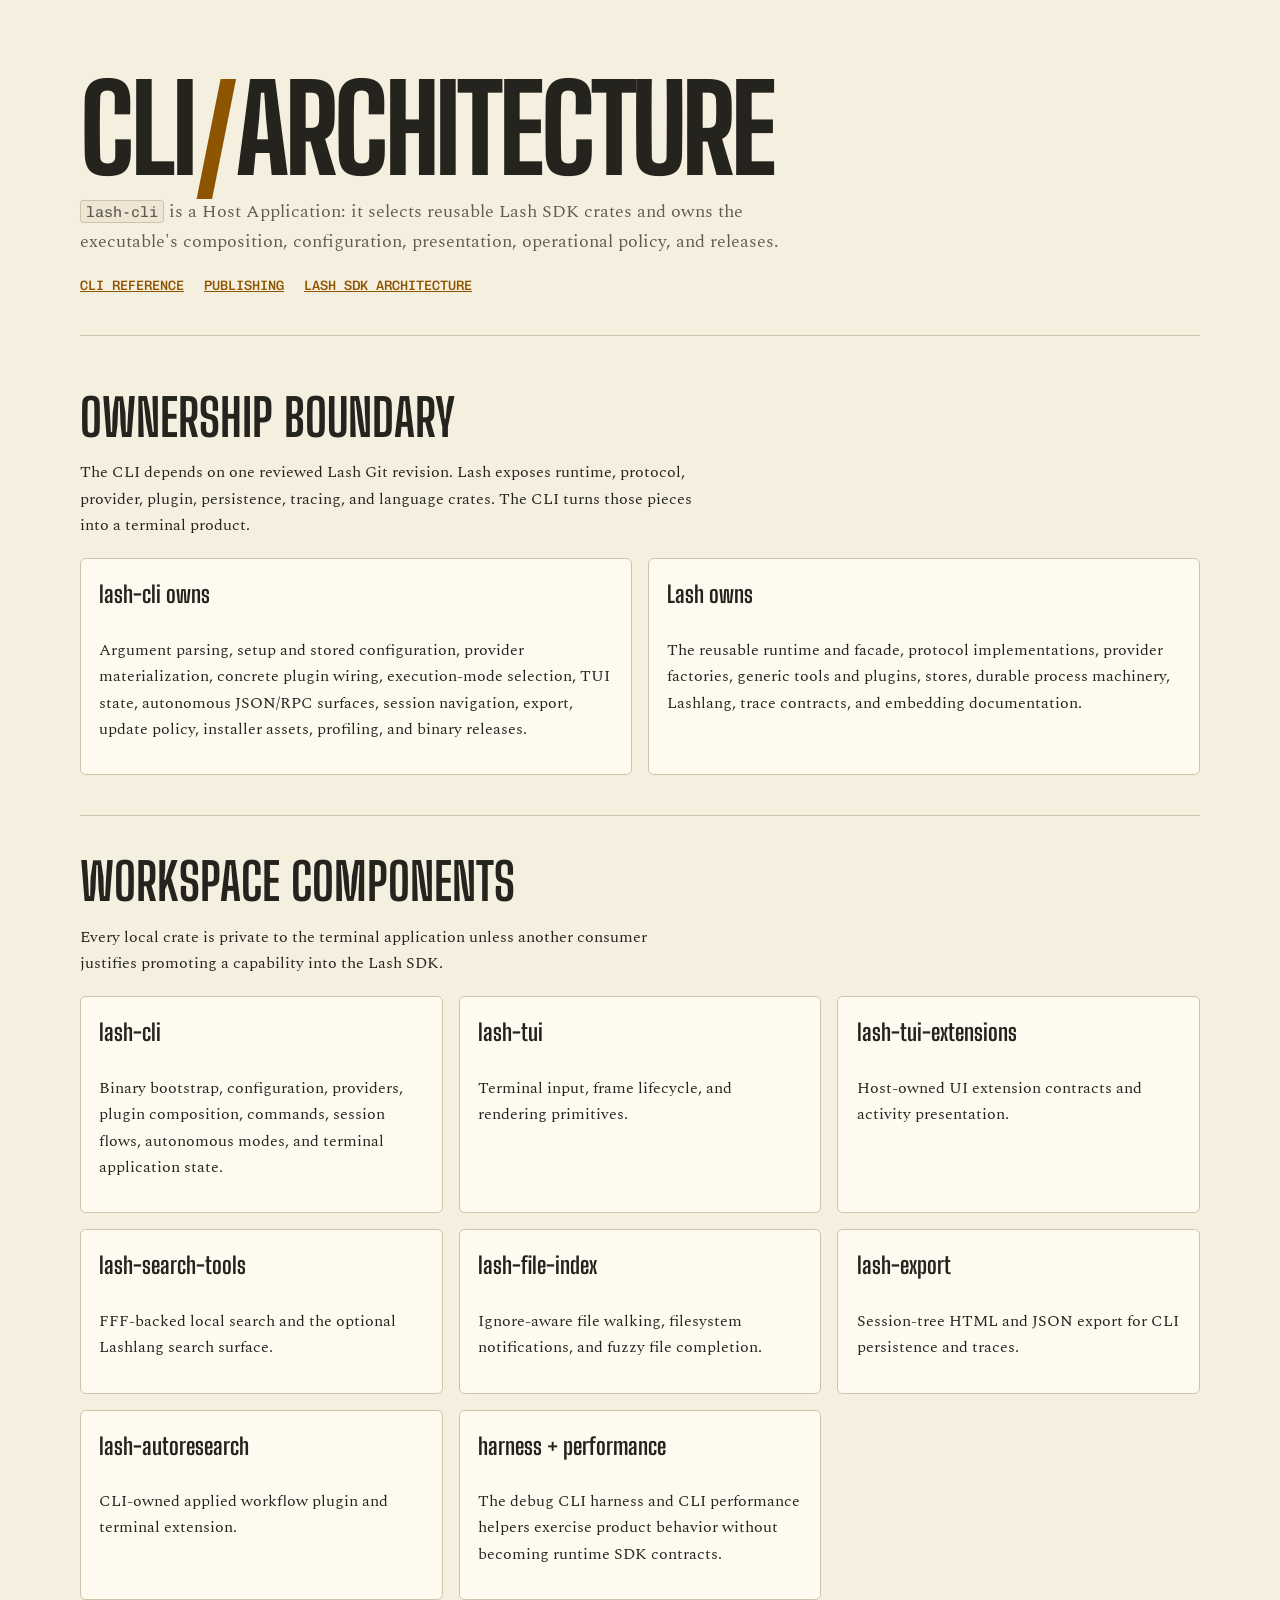
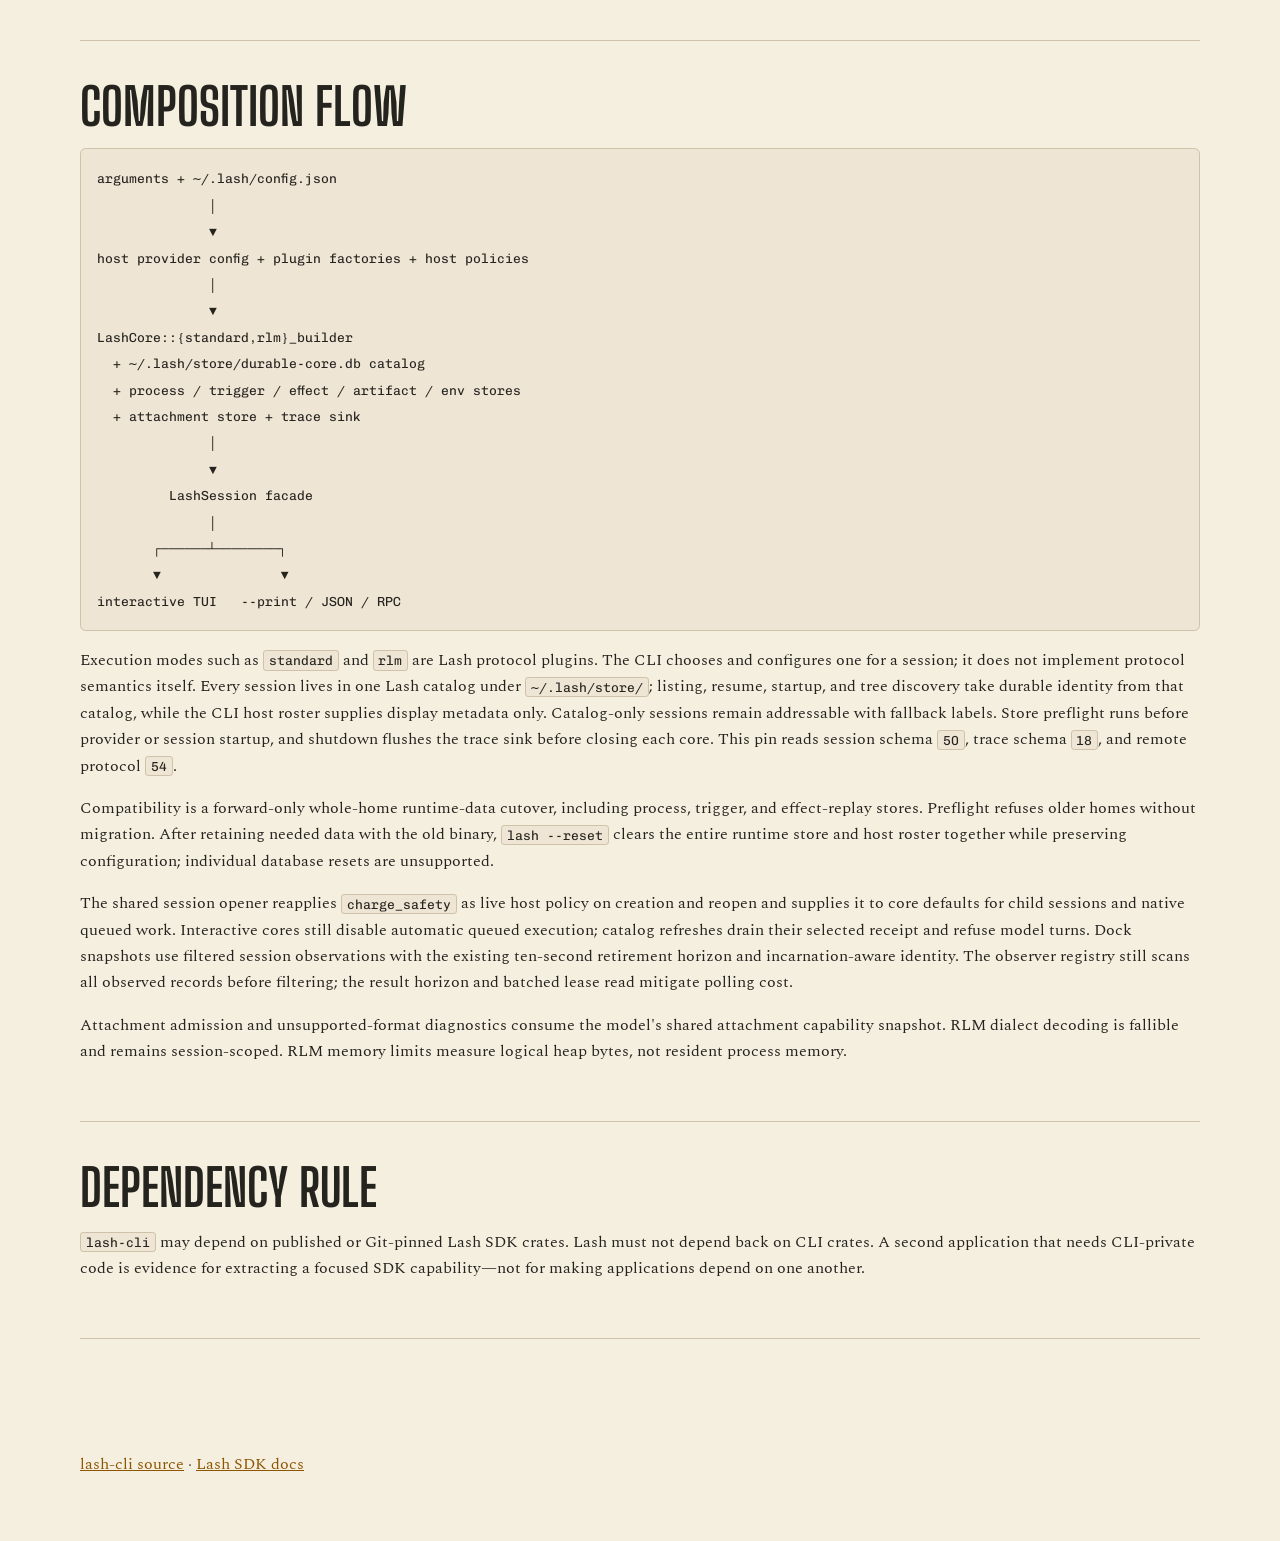
==== commit c336819e: "Document the whole-home cutover and retry policy contracts Update session, trace, and remote stamps " ====
--- a/docs/architecture.html
+++ b/docs/architecture.html
@@ -64,7 +64,10 @@
        ┌──────┴────────┐
        ▼               ▼
 interactive TUI   --print / JSON / RPC</code></pre>
-      <p>Execution modes such as <code>standard</code> and <code>rlm</code> are Lash protocol plugins. The CLI chooses and configures one for a session; it does not implement protocol semantics itself. Every session lives in one Lash catalog under <code>~/.lash/store/</code>; listing, resume, startup, and tree discovery take durable identity from that catalog, while the CLI host roster supplies display metadata only. Catalog-only sessions remain addressable with fallback labels. Store preflight runs before provider or session startup, and shutdown flushes the trace sink before closing each core. This pin reads session schema <code>45</code>, trace schema <code>10</code>, and remote protocol <code>49</code>.</p>
+      <p>Execution modes such as <code>standard</code> and <code>rlm</code> are Lash protocol plugins. The CLI chooses and configures one for a session; it does not implement protocol semantics itself. Every session lives in one Lash catalog under <code>~/.lash/store/</code>; listing, resume, startup, and tree discovery take durable identity from that catalog, while the CLI host roster supplies display metadata only. Catalog-only sessions remain addressable with fallback labels. Store preflight runs before provider or session startup, and shutdown flushes the trace sink before closing each core. This pin reads session schema <code>50</code>, trace schema <code>18</code>, and remote protocol <code>54</code>.</p>
+      <p>Compatibility is a forward-only whole-home runtime-data cutover, including process, trigger, and effect-replay stores. Preflight refuses older homes without migration. After retaining needed data with the old binary, <code>lash --reset</code> clears the entire runtime store and host roster together while preserving configuration; individual database resets are unsupported.</p>
+      <p>The shared session opener reapplies <code>charge_safety</code> as live host policy on creation and reopen and supplies it to core defaults for child sessions and native queued work. Interactive cores still disable automatic queued execution; catalog refreshes drain their selected receipt and refuse model turns. Dock snapshots use filtered session observations with the existing ten-second retirement horizon and incarnation-aware identity. The observer registry still scans all observed records before filtering; the result horizon and batched lease read mitigate polling cost.</p>
+      <p>Attachment admission and unsupported-format diagnostics consume the model's shared attachment capability snapshot. RLM dialect decoding is fallible and remains session-scoped. RLM memory limits measure logical heap bytes, not resident process memory.</p>
     </section>
     <section class="section">
       <div class="section-header"><h2>Dependency rule</h2></div>
